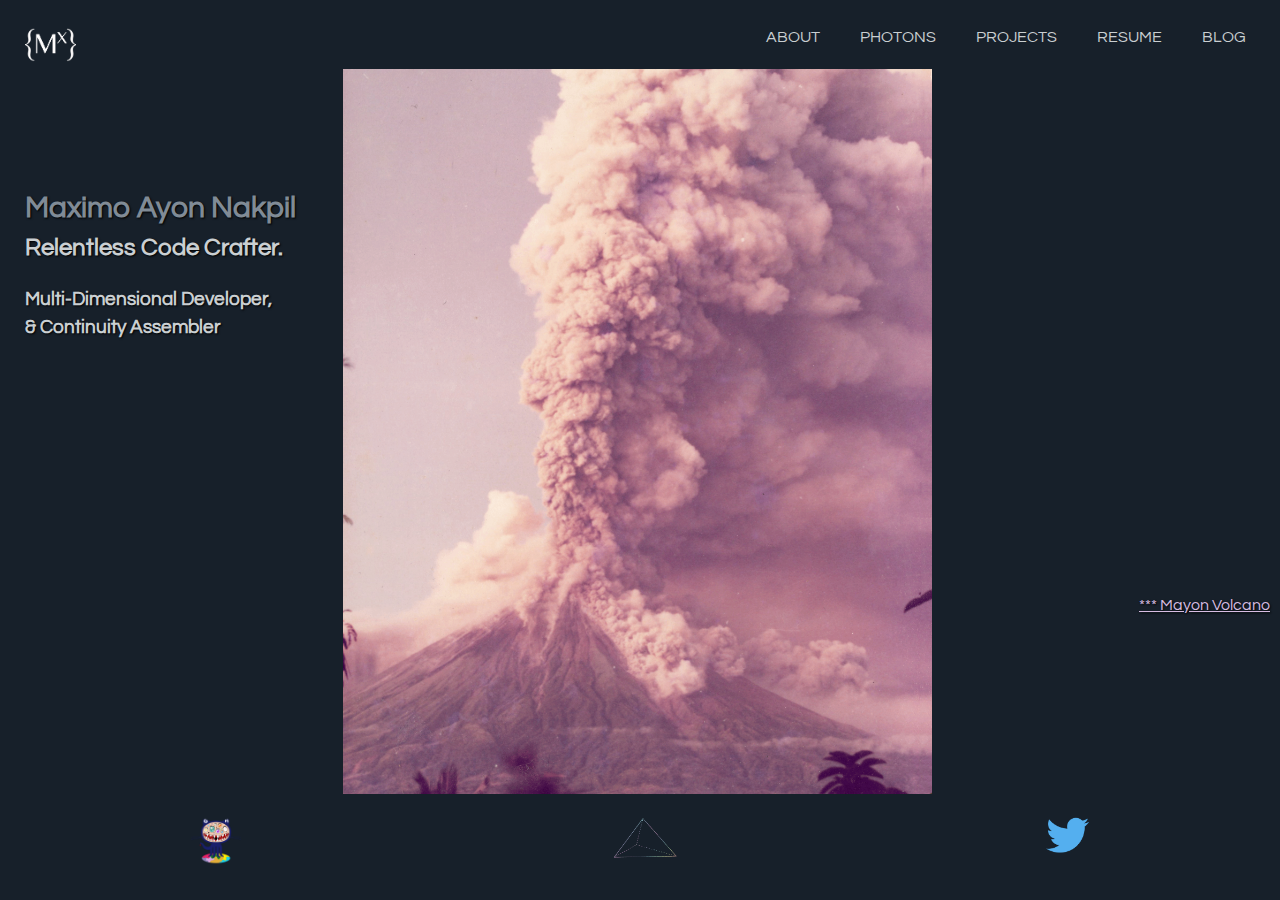
==== index.html @ 9db5ee48 "footer improvements" ====
<!DOCTYPE html>
<html>

<head>
  <meta charset="utf-8">
  <meta name="viewport" content="width=device-width">
  <meta name="description" content="Developer">
  <meta name="keywords" content="developer">
  <meta name="author" content="Maximo Ayon Nakpil">
  <title>MX</title>
  <link rel="icon" href="img/mxixo.ico">
  <link rel="stylesheet" href="./css/style.css">
</head>
<header>
  <div id="brand">
    <a href="https://mxnkpl.com">
      <img src="./img/yt-mx-logo.png" class="img-responsive">
    </a>
    <nav>
      <ul>
        <li>
          <a href="aboutmax.html">
            About </a>
        </li>
        <li>
          <a href="https://mxnkpl.com/photons/">
            Photons </a>
        </li>
        <li>
          <a href="projects.html">
            Projects </a>
        </li>
        <li>
          <span title="View resume in new window">
            <a href="resume.html" rel="noopener noreferrer" target="_blank">
              Resume </a>
          </span>
        </li>
        <li>
          <a href="https://mxnkpl.com/blog/">
            Blog</a>
        </li>
      </ul>
    </nav>
  </div>
</header>

<body>
  <div class="container">
    <div id="landing">
      <div class="main">
        <h2> <span class="maximo">Maximo Ayon Nakpil </span>
          <br> Relentless Code Crafter.</h2>
        <h3> Multi-Dimensional Developer,
          <br> & Continuity Assembler
        </h3>
      </div>
      <div class="toplayer">
        <aside class="aside aside-1"> </aside>
        <br>
        <br>
        <br>
        <aside class="aside aside-2">
          <a href="https://volcano.si.edu/volcano.cfm?vn=273030">*** Mayon Volcano</a>
        </aside>
      </div>
    </div>
  </div>
</body>
<!--
 End projects page
  -->

<footer>
  <div class="one">
    <ul>
      <li>
        <span title="Github in new window">
          <a href="https://github.com/mxayon" rel="noopener noreferrer" target="_blank">
            <img src="img/murakamicat.png" alt="View me on Github" class="github">
          </a>
        </span>
      </li>
    </ul>
  </div>
  <div class="middle">
    <a href="https://mxnkpl.com">
      <img src="img/rainbow-tetra.png" alt="home" class="side-geom">
    </a>
  </div>
  <div class="two">
    <div class="twitter">
      <span title="Twitter in new tab">
        <a href="https://twitter.com/MxAyon" rel="noopener noreferrer" target="_blank">
          <img src="img/twitterlogo.png" alt="Tweetosphere" class="tweet">
        </a>
      </span>
    </div>
  </div>
</footer>

</html>
---- css/style.css ----
@import url(https://fonts.googleapis.com/css?family=Questrial);
html, body, .container {
  height: 100%;
  margin: 0;
}

body {
  font-family: Questrial;
  font-size: 16px;
  line-height: 1.5;
  background-color: #17202A;
  display: flex;
  flex-direction: column;
  justify-content: space-between;
  overflow: hidden;
  padding-right: 5px;
}

body a {
  color: #D7BDE2;
}

/* global */
.container {
  padding: 5px;
  overflow-y: auto;
  background: url('../img/mayon.gif') no-repeat;
  background-size: contain;
  background-position: center;
}

ul {
  margin: 0;
  padding: 0;
}

/* Header */
header {
  font: Questrial;
  position: fixed;
  background: #17202A;
  color: #CACFD2;
  min-height: 40px;
  width: 100%;
}

header a {
  color: #CACFD2;
  text-decoration: none;
  text-transform: uppercase;
  font-size: 16px;
}

header li {
  float: left;
  display: inline;
  padding: 0 20px 0 20px;
}

header #brand .img-responsive {
  float: left;
  padding-left: 25px;
  padding-top: 15px;
  min-width: 30px;
  min-height: auto;
  max-height: 4%;
  max-width: 4%;
}


header nav {
  float: right;
  margin-top: 15px;
  margin-right: 4px;
  margin-bottom: 10px;
  padding: 10px;
}

header .highlight, header .current a {
  color: #D7BDE2;
  font-style: oblique;
}

header a:hover {
  color: #D7BDE2;
  font-weight: bold;
  font-style: oblique;
}


/* start index body  */
#landing {
  padding-top: 160px;
  margin-left: 20px;
  min-height: 420px;
  text-align: center;
  color: #CACFD2;
  text-shadow: 1px 1px 2px black;
}

#landing .main h2 {
  text-align: left;
  font-family: Questrial;
}

#landing .main h3 {
  text-align: left;
}

#landing .main h2 .maximo{
  font-weight: bold;
  font-style: normal;
  font-size: 30px;
  color: #808B96;
  font-family: Questrial;
}



#landing .toplayer .aside-2 .side-geom{
  max-height: 120px;
  max-width: auto;
  padding-top: 30px;
}

.aside-1 {
  float: left;
}

.aside-2 {
  float: right;
  margin-top: 160px;
}

.container #boxes .aside .box1 {
  float: left;
}

.container #boxes .aside .box2 {
  float: right;
}

 /* / end index body / */

 footer {
   display: flex;
   color: #CACFD2;
   background-color: #17202A;
   margin-top: 5px;
   justify-content: space-around;
   padding: 2px;
 }

 footer .one ul {
   color: #D7BDE2;
   margin-top: 15px;
   padding-bottom: 15px;
 }

 footer .one li {
   display: inline;
   padding: 0 5px 0 5px;
   justify-content: space-between;
 }

footer .one li .github{
   position: relative;
   max-height: 50px;
   width: auto;
   margin-bottom: 10px;
 }
footer .middle .side-geom{
   padding: 0;
   max-height: 65px;
   max-width: auto;
   padding-bottom: 10px;
 }

footer .two .twitter .tweet{
   margin-top: 10px;
   max-height: 45px;
   max-width: auto;
 }

/* Media Queeries */

@media (min-width: 320px) and (max-width: 480px) {

 header a {
   font-size: 10px;
 }

 header li {
   float: left;
   display: inline;
   padding: 0 10px 0 10px;
 }

 header #brand .img-responsive {
   float: left;
   padding-left: 25px;
   padding-top: 17px;
   margin-bottom: 15px;
   min-width: 25px;
   min-height: auto;
 }

 header nav {
   float: right;
   margin-right: 6px;
   margin-bottom: 5px;
   padding: 5px;
 }
 /* global */
 .container {
   margin-top: 45px;
   padding: 5px;
 }

 footer {
   padding: 5px;
 }
 footer .middle .side-geom{
   max-height: 35px;
   max-width: auto;
   padding-bottom: 0px;
 }
 footer .two .twitter{
   padding-bottom: 2px;
   padding-top: 0px;
   max-height: 40px;
   max-width: auto;
 }


}
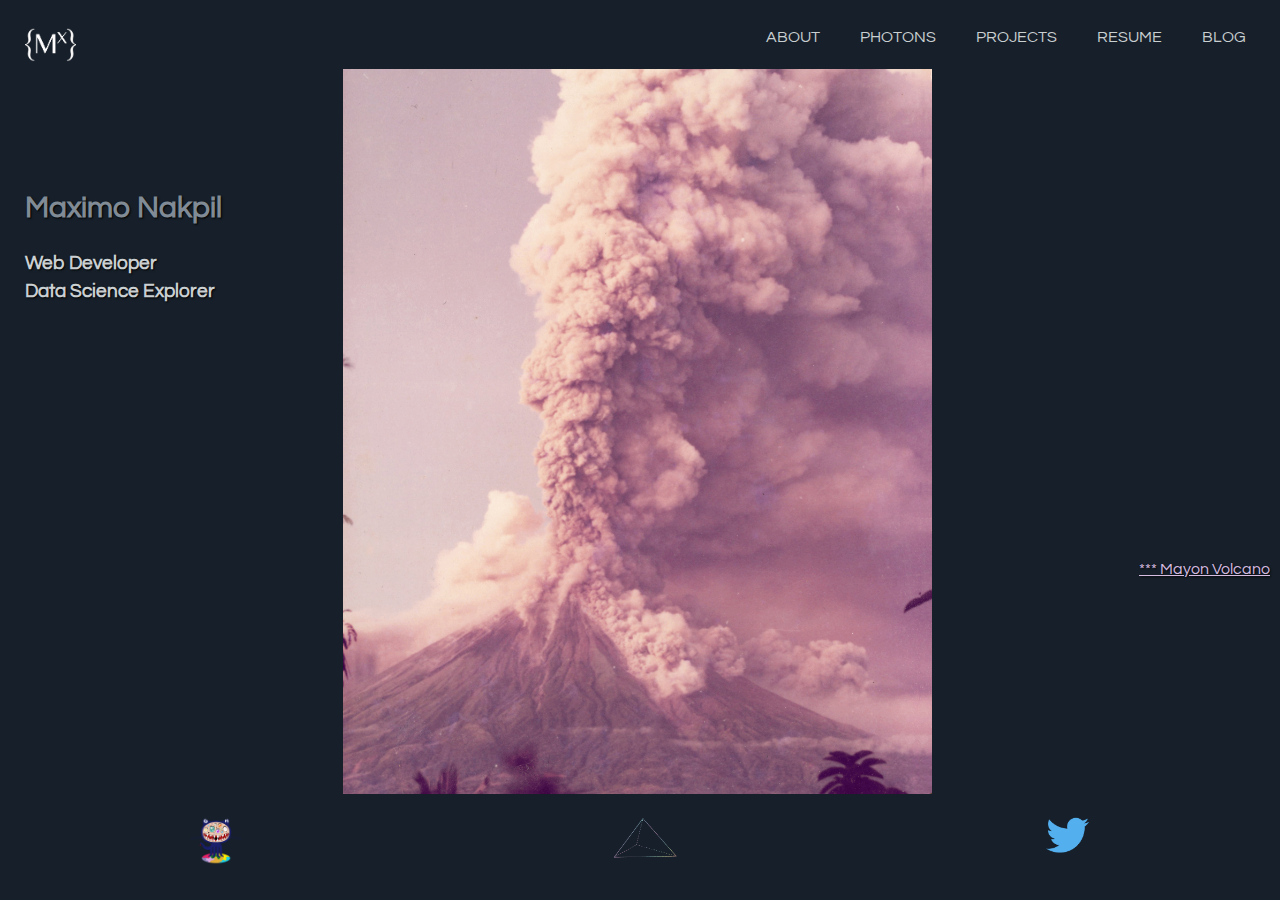
==== commit dc1a138b: "fix title" ====
--- a/index.html
+++ b/index.html
@@ -49,10 +49,11 @@
   <div class="container">
     <div id="landing">
       <div class="main">
-        <h2> <span class="maximo">Maximo Ayon Nakpil </span>
-          <br> Relentless Code Crafter.</h2>
-        <h3> Multi-Dimensional Developer,
-          <br> & Continuity Assembler
+        <h2> <span class="maximo">Maximo Nakpil </span>
+         </h2>
+        <h3> Web Developer
+            <br>
+             Data Science Explorer
         </h3>
       </div>
       <div class="toplayer">
@@ -99,4 +100,4 @@
   </div>
 </footer>
 
-</html>+</html>
--- a/css/style.css
+++ b/css/style.css
@@ -163,20 +163,21 @@
    justify-content: space-between;
  }
 
-footer .one li .github{
+footer .one li .github {
    position: relative;
    max-height: 50px;
    width: auto;
    margin-bottom: 10px;
  }
-footer .middle .side-geom{
+
+footer .middle .side-geom {
    padding: 0;
    max-height: 65px;
    max-width: auto;
    padding-bottom: 10px;
  }
 
-footer .two .twitter .tweet{
+footer .two .twitter .tweet {
    margin-top: 10px;
    max-height: 45px;
    max-width: auto;
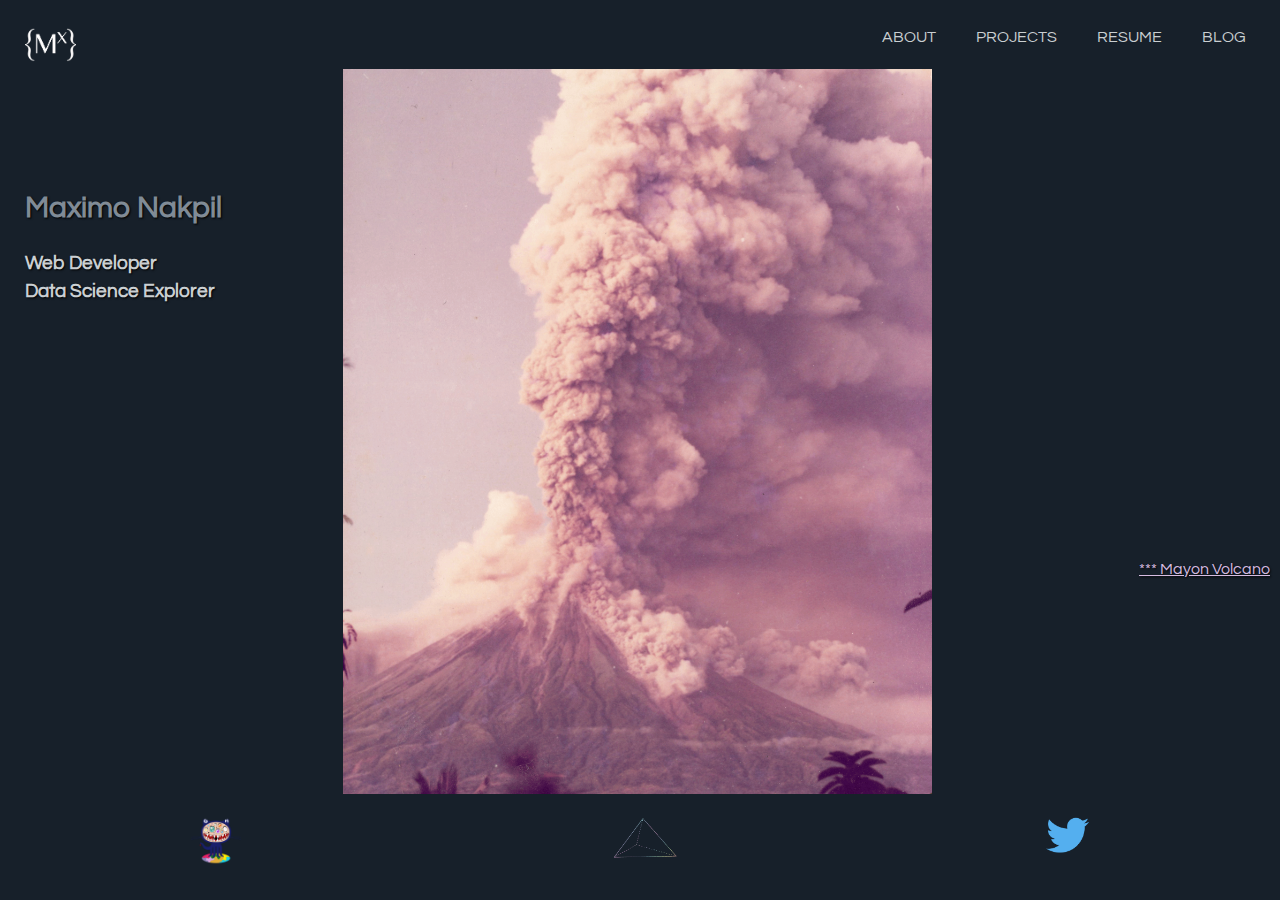
==== commit 86884237: "removes photons from all" ====
--- a/index.html
+++ b/index.html
@@ -21,10 +21,6 @@
         <li>
           <a href="aboutmax.html">
             About </a>
-        </li>
-        <li>
-          <a href="https://mxnkpl.com/photons/">
-            Photons </a>
         </li>
         <li>
           <a href="projects.html">
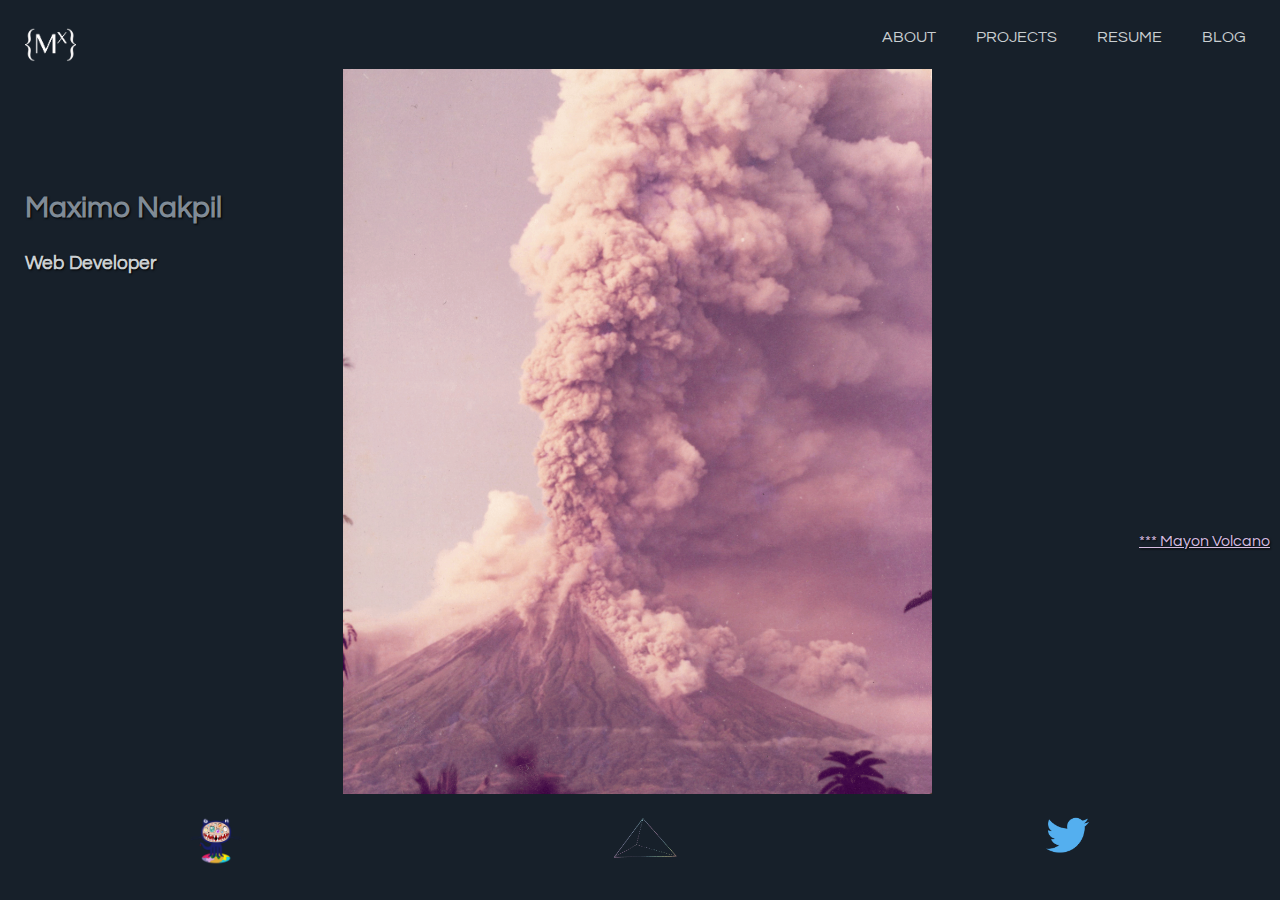
==== commit 08f26f77: "updates tw handle" ====
--- a/index.html
+++ b/index.html
@@ -48,8 +48,6 @@
         <h2> <span class="maximo">Maximo Nakpil </span>
          </h2>
         <h3> Web Developer
-            <br>
-             Data Science Explorer
         </h3>
       </div>
       <div class="toplayer">
@@ -88,7 +86,7 @@
   <div class="two">
     <div class="twitter">
       <span title="Twitter in new tab">
-        <a href="https://twitter.com/MxAyon" rel="noopener noreferrer" target="_blank">
+        <a href="https://twitter.com/mxmo_ayon" rel="noopener noreferrer" target="_blank">
           <img src="img/twitterlogo.png" alt="Tweetosphere" class="tweet">
         </a>
       </span>
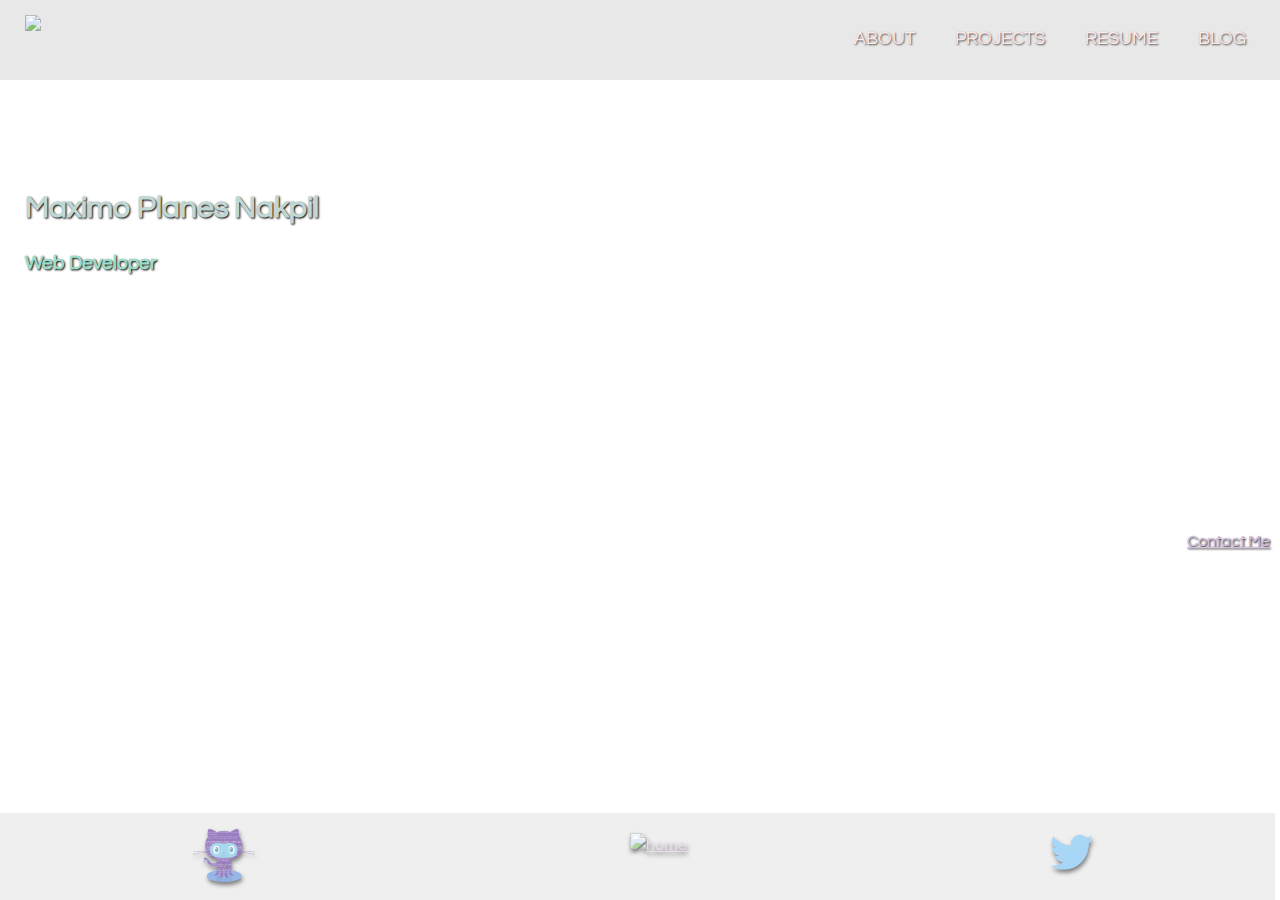
==== commit 674b121a: "new content" ====
--- a/index.html
+++ b/index.html
@@ -6,15 +6,15 @@
   <meta name="viewport" content="width=device-width">
   <meta name="description" content="Developer">
   <meta name="keywords" content="developer">
-  <meta name="author" content="Maximo Ayon Nakpil">
-  <title>MX</title>
-  <link rel="icon" href="img/mxixo.ico">
+  <meta name="author" content="Maximo Planes Nakpil">
+  <title>M@X</title>
+  <link rel="icon" href="img/mx_logo_222_p0c_icon.ico">
   <link rel="stylesheet" href="./css/style.css">
 </head>
 <header>
   <div id="brand">
     <a href="https://mxnkpl.com">
-      <img src="./img/yt-mx-logo.png" class="img-responsive">
+      <img src="./img/rainbow-tetra-shadow.png" class="img-responsive">
     </a>
     <nav>
       <ul>
@@ -45,7 +45,7 @@
   <div class="container">
     <div id="landing">
       <div class="main">
-        <h2> <span class="maximo">Maximo Nakpil </span>
+        <h2> <span class="maximo">Maximo Planes Nakpil </span>
          </h2>
         <h3> Web Developer
         </h3>
@@ -56,7 +56,7 @@
         <br>
         <br>
         <aside class="aside aside-2">
-          <a href="https://volcano.si.edu/volcano.cfm?vn=273030">*** Mayon Volcano</a>
+          <a href="mailto:mxnkpl@gmail.com">Contact Me</a>
         </aside>
       </div>
     </div>
@@ -68,19 +68,15 @@
 
 <footer>
   <div class="one">
-    <ul>
-      <li>
-        <span title="Github in new window">
-          <a href="https://github.com/mxayon" rel="noopener noreferrer" target="_blank">
-            <img src="img/murakamicat.png" alt="View me on Github" class="github">
-          </a>
-        </span>
-      </li>
-    </ul>
+    <span title="Github in new window">
+      <a href="https://github.com/mxayon" rel="noopener noreferrer" target="_blank">
+        <img src="img/lcat.png" alt="View me on Github" class="github">
+      </a>
+    </span>
   </div>
   <div class="middle">
-    <a href="https://mxnkpl.com">
-      <img src="img/rainbow-tetra.png" alt="home" class="side-geom">
+    <a href="https://www.linkedin.com/in/maxnakpil/">
+      <img src="img/linkedin-3.png" alt="home" class="linkedin">
     </a>
   </div>
   <div class="two">
--- a/css/style.css
+++ b/css/style.css
@@ -8,7 +8,10 @@
   font-family: Questrial;
   font-size: 16px;
   line-height: 1.5;
-  background-color: #17202A;
+  background-color: #white;
+  background: url('../img/mx-bg.png') no-repeat;
+  background-size: cover;
+  background-position: center;
   display: flex;
   flex-direction: column;
   justify-content: space-between;
@@ -24,9 +27,6 @@
 .container {
   padding: 5px;
   overflow-y: auto;
-  background: url('../img/mayon.gif') no-repeat;
-  background-size: contain;
-  background-position: center;
 }
 
 ul {
@@ -38,17 +38,19 @@
 header {
   font: Questrial;
   position: fixed;
-  background: #17202A;
-  color: #CACFD2;
-  min-height: 40px;
+  background-color: #e0e0e0;
+  opacity: 75%;
+  color: #ffdd67;
+  min-height: 80px;
   width: 100%;
 }
 
 header a {
-  color: #CACFD2;
+  color: #ffe2e2;
   text-decoration: none;
   text-transform: uppercase;
-  font-size: 16px;
+  font-size: 18px;
+  text-shadow: 1px 1px 2px #000000;
 }
 
 header li {
@@ -61,7 +63,7 @@
   float: left;
   padding-left: 25px;
   padding-top: 15px;
-  min-width: 30px;
+  min-width: 80px;
   min-height: auto;
   max-height: 4%;
   max-width: 4%;
@@ -77,14 +79,15 @@
 }
 
 header .highlight, header .current a {
-  color: #D7BDE2;
+  color: #f6f6f6;
   font-style: oblique;
 }
 
 header a:hover {
-  color: #D7BDE2;
+  color: #ffe2e2;
   font-weight: bold;
   font-style: oblique;
+  text-shadow: 2px 2px #bad7df;
 }
 
 
@@ -94,28 +97,26 @@
   margin-left: 20px;
   min-height: 420px;
   text-align: center;
-  color: #CACFD2;
+  color: #99ddcc;
   text-shadow: 1px 1px 2px black;
 }
 
 #landing .main h2 {
   text-align: left;
   font-family: Questrial;
-}
-
-#landing .main h3 {
-  text-align: left;
 }
 
 #landing .main h2 .maximo{
   font-weight: bold;
   font-style: normal;
   font-size: 30px;
-  color: #808B96;
+  color: #bfd8d5;
   font-family: Questrial;
 }
 
-
+#landing .main h3 {
+    text-align: left;
+}
 
 #landing .toplayer .aside-2 .side-geom{
   max-height: 120px;
@@ -145,42 +146,34 @@
  footer {
    display: flex;
    color: #CACFD2;
-   background-color: #17202A;
-   margin-top: 5px;
+   background-color: #e0e0e0;
+   opacity: 50%;
    justify-content: space-around;
-   padding: 2px;
- }
-
- footer .one ul {
-   color: #D7BDE2;
-   margin-top: 15px;
-   padding-bottom: 15px;
- }
-
- footer .one li {
-   display: inline;
-   padding: 0 5px 0 5px;
-   justify-content: space-between;
- }
-
-footer .one li .github {
+   padding-top: 5px;
+ }
+
+footer .one .github {
    position: relative;
-   max-height: 50px;
+   max-height: 55px;
    width: auto;
-   margin-bottom: 10px;
- }
-
-footer .middle .side-geom {
-   padding: 0;
-   max-height: 65px;
-   max-width: auto;
+   margin: 10px;
+   filter: drop-shadow(1px 3px 2px #000000);
+ }
+
+
+footer .middle .linkedin {
+   max-height: 45px;
+   max-width: auto;
+   padding-top: 15px;
    padding-bottom: 10px;
+   filter: drop-shadow(1px 3px 2px #000000);
  }
 
 footer .two .twitter .tweet {
    margin-top: 10px;
    max-height: 45px;
    max-width: auto;
+   filter: drop-shadow(1px 3px 2px #000000);
  }
 
 /* Media Queeries */
@@ -188,7 +181,7 @@
 @media (min-width: 320px) and (max-width: 480px) {
 
  header a {
-   font-size: 10px;
+   font-size: 14px;
  }
 
  header li {
@@ -202,14 +195,14 @@
    padding-left: 25px;
    padding-top: 17px;
    margin-bottom: 15px;
-   min-width: 25px;
+   min-width: 45px;
    min-height: auto;
  }
 
  header nav {
    float: right;
    margin-right: 6px;
-   margin-bottom: 5px;
+   margin-bottom: 15px;
    padding: 5px;
  }
  /* global */
@@ -219,7 +212,7 @@
  }
 
  footer {
-   padding: 5px;
+   padding: 2px;
  }
  footer .middle .side-geom{
    max-height: 35px;
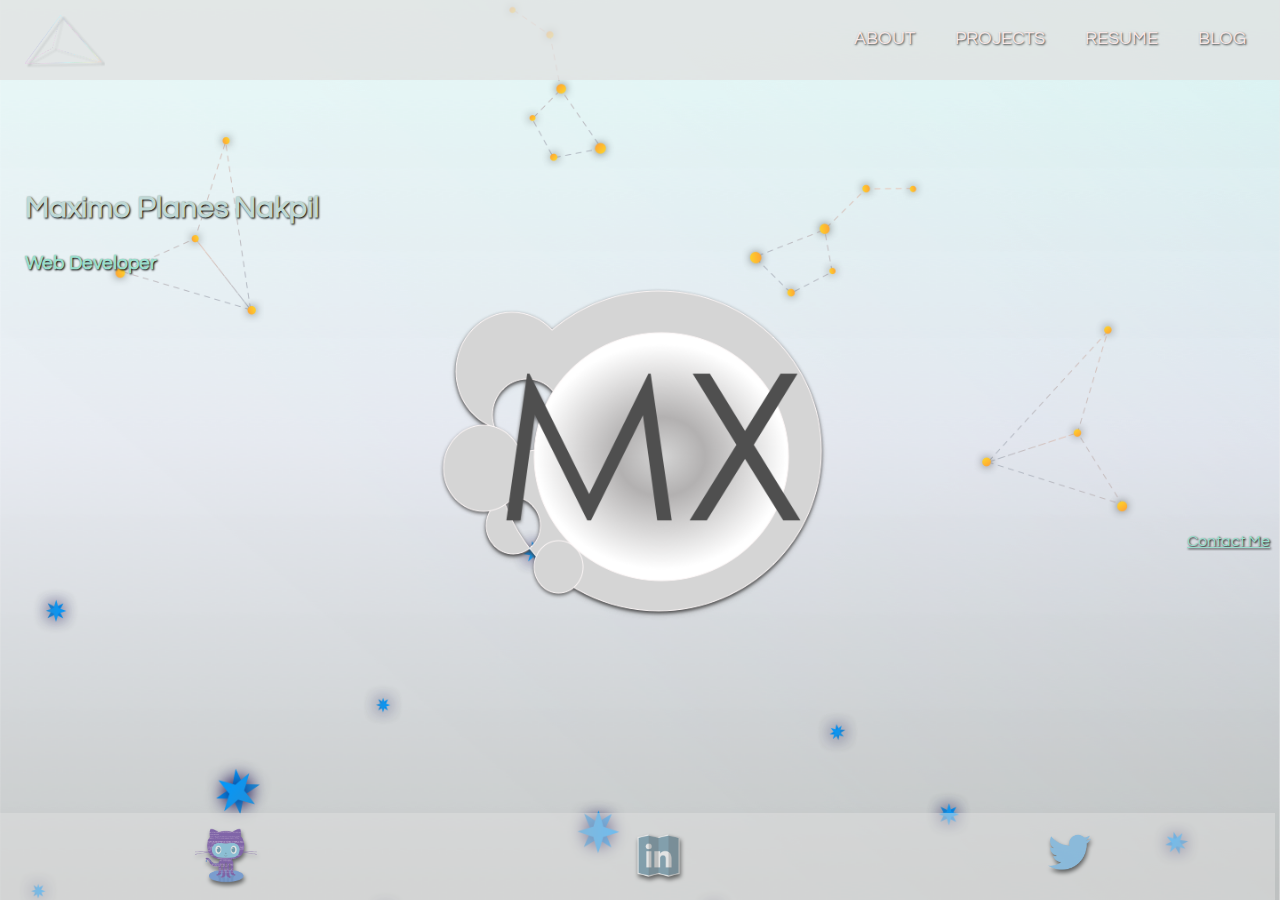
==== commit 4936c9df: "sets up 404 for resume" ====
--- a/index.html
+++ b/index.html
@@ -28,7 +28,7 @@
         </li>
         <li>
           <span title="View resume in new window">
-            <a href="resume.html" rel="noopener noreferrer" target="_blank">
+            <a href="404.html" rel="noopener noreferrer" target="_blank">
               Resume </a>
           </span>
         </li>
--- a/css/style.css
+++ b/css/style.css
@@ -1,144 +1,139 @@
 @import url(https://fonts.googleapis.com/css?family=Questrial);
 html, body, .container {
-  height: 100%;
-  margin: 0;
+    height: 100%;
+    margin: 0;
 }
 
 body {
-  font-family: Questrial;
-  font-size: 16px;
-  line-height: 1.5;
-  background-color: #white;
-  background: url('../img/mx-bg.png') no-repeat;
-  background-size: cover;
-  background-position: center;
-  display: flex;
-  flex-direction: column;
-  justify-content: space-between;
-  overflow: hidden;
-  padding-right: 5px;
+    font-family: Questrial;
+    font-size: 16px;
+    line-height: 1.5;
+    background-color: #white;
+    background: url('../img/mx-bg.png') no-repeat;
+    background-size: cover;
+    background-position: center;
+    display: flex;
+    flex-direction: column;
+    justify-content: space-between;
+    overflow: hidden;
+    padding-right: 5px;
 }
 
 body a {
-  color: #D7BDE2;
+    color: #99ddcc;
 }
 
 /* global */
 .container {
-  padding: 5px;
-  overflow-y: auto;
+    padding: 5px;
+    overflow-y: auto;
 }
 
 ul {
-  margin: 0;
-  padding: 0;
+    margin: 0;
+    padding: 0;
 }
 
 /* Header */
 header {
-  font: Questrial;
-  position: fixed;
-  background-color: #e0e0e0;
-  opacity: 75%;
-  color: #ffdd67;
-  min-height: 80px;
-  width: 100%;
+    font: Questrial;
+    position: fixed;
+    background-color: #e0e0e0;
+    opacity: 75%;
+    color: #ffdd67;
+    min-height: 80px;
+    width: 100%;
 }
 
 header a {
-  color: #ffe2e2;
-  text-decoration: none;
-  text-transform: uppercase;
-  font-size: 18px;
-  text-shadow: 1px 1px 2px #000000;
+    color: #ffe2e2;
+    text-decoration: none;
+    text-transform: uppercase;
+    font-size: 18px;
+    text-shadow: 1px 1px 2px #000000;
 }
 
 header li {
-  float: left;
-  display: inline;
-  padding: 0 20px 0 20px;
+    float: left;
+    display: inline;
+    padding: 0 20px 0 20px;
 }
 
 header #brand .img-responsive {
-  float: left;
-  padding-left: 25px;
-  padding-top: 15px;
-  min-width: 80px;
-  min-height: auto;
-  max-height: 4%;
-  max-width: 4%;
+    float: left;
+    padding-left: 25px;
+    padding-top: 15px;
+    min-width: 80px;
+    min-height: auto;
+    max-height: 4%;
+    max-width: 4%;
 }
 
 
 header nav {
-  float: right;
-  margin-top: 15px;
-  margin-right: 4px;
-  margin-bottom: 10px;
-  padding: 10px;
+    float: right;
+    margin-top: 15px;
+    margin-right: 4px;
+    margin-bottom: 10px;
+    padding: 10px;
 }
 
 header .highlight, header .current a {
-  color: #f6f6f6;
-  font-style: oblique;
+    color: #f6f6f6;
+    font-style: oblique;
 }
 
 header a:hover {
-  color: #ffe2e2;
-  font-weight: bold;
-  font-style: oblique;
-  text-shadow: 2px 2px #bad7df;
+    color: #ffe2e2;
+    font-weight: bold;
+    font-style: oblique;
+    text-shadow: 2px 2px #bad7df;
 }
 
 
 /* start index body  */
 #landing {
-  padding-top: 160px;
-  margin-left: 20px;
-  min-height: 420px;
-  text-align: center;
-  color: #99ddcc;
-  text-shadow: 1px 1px 2px black;
+    padding-top: 160px;
+    margin-left: 20px;
+    min-height: 420px;
+    text-align: center;
+    color: #99ddcc;
+    text-shadow: 1px 1px 2px black;
 }
 
 #landing .main h2 {
-  text-align: left;
-  font-family: Questrial;
+    text-align: left;
+    font-family: Questrial;
 }
 
 #landing .main h2 .maximo{
-  font-weight: bold;
-  font-style: normal;
-  font-size: 30px;
-  color: #bfd8d5;
-  font-family: Questrial;
+    font-weight: bold;
+    font-style: normal;
+    font-size: 30px;
+    color: #bfd8d5;
+    font-family: Questrial;
 }
 
 #landing .main h3 {
     text-align: left;
 }
 
-#landing .toplayer .aside-2 .side-geom{
-  max-height: 120px;
-  max-width: auto;
-  padding-top: 30px;
-}
 
 .aside-1 {
-  float: left;
+    float: left;
 }
 
 .aside-2 {
-  float: right;
-  margin-top: 160px;
+    float: right;
+    margin-top: 160px;
 }
 
 .container #boxes .aside .box1 {
-  float: left;
+    float: left;
 }
 
 .container #boxes .aside .box2 {
-  float: right;
+    float: right;
 }
 
  /* / end index body / */
@@ -162,69 +157,67 @@
 
 
 footer .middle .linkedin {
-   max-height: 45px;
-   max-width: auto;
-   padding-top: 15px;
-   padding-bottom: 10px;
-   filter: drop-shadow(1px 3px 2px #000000);
+    max-height: 45px;
+    max-width: auto;
+    padding-top: 15px;
+    padding-bottom: 10px;
+    filter: drop-shadow(1px 3px 2px #000000);
  }
 
 footer .two .twitter .tweet {
-   margin-top: 10px;
-   max-height: 45px;
-   max-width: auto;
-   filter: drop-shadow(1px 3px 2px #000000);
+    margin-top: 10px;
+    max-height: 45px;
+    max-width: auto;
+    filter: drop-shadow(1px 3px 2px #000000);
  }
 
 /* Media Queeries */
 
 @media (min-width: 320px) and (max-width: 480px) {
 
- header a {
-   font-size: 14px;
- }
-
- header li {
-   float: left;
-   display: inline;
-   padding: 0 10px 0 10px;
- }
-
- header #brand .img-responsive {
-   float: left;
-   padding-left: 25px;
-   padding-top: 17px;
-   margin-bottom: 15px;
-   min-width: 45px;
-   min-height: auto;
- }
-
- header nav {
-   float: right;
-   margin-right: 6px;
-   margin-bottom: 15px;
-   padding: 5px;
- }
+    header a {
+        font-size: 14px;
+    }
+
+    header li {
+        float: left;
+        display: inline;
+        padding: 0 10px 0 10px;
+    }
+
+    header #brand .img-responsive {
+        float: left;
+        padding-left: 25px;
+        padding-top: 17px;
+        margin-bottom: 15px;
+        min-width: 45px;
+        min-height: auto;
+    }
+
+    header nav {
+        float: right;
+        margin-right: 6px;
+        margin-bottom: 15px;
+        padding: 5px;
+    }
  /* global */
- .container {
-   margin-top: 45px;
-   padding: 5px;
- }
-
- footer {
-   padding: 2px;
- }
- footer .middle .side-geom{
-   max-height: 35px;
-   max-width: auto;
-   padding-bottom: 0px;
- }
- footer .two .twitter{
-   padding-bottom: 2px;
-   padding-top: 0px;
-   max-height: 40px;
-   max-width: auto;
- }
-
-
-}
+    .container {
+        margin-top: 45px;
+        padding: 5px;
+    }
+
+    footer {
+        padding: 2px;
+    }
+    footer .middle .side-geom{
+        max-height: 35px;
+        max-width: auto;
+        padding-bottom: 0px;
+    }
+    footer .two .twitter{
+        padding-bottom: 2px;
+        padding-top: 0px;
+        max-height: 40px;
+        max-width: auto;
+    }
+}
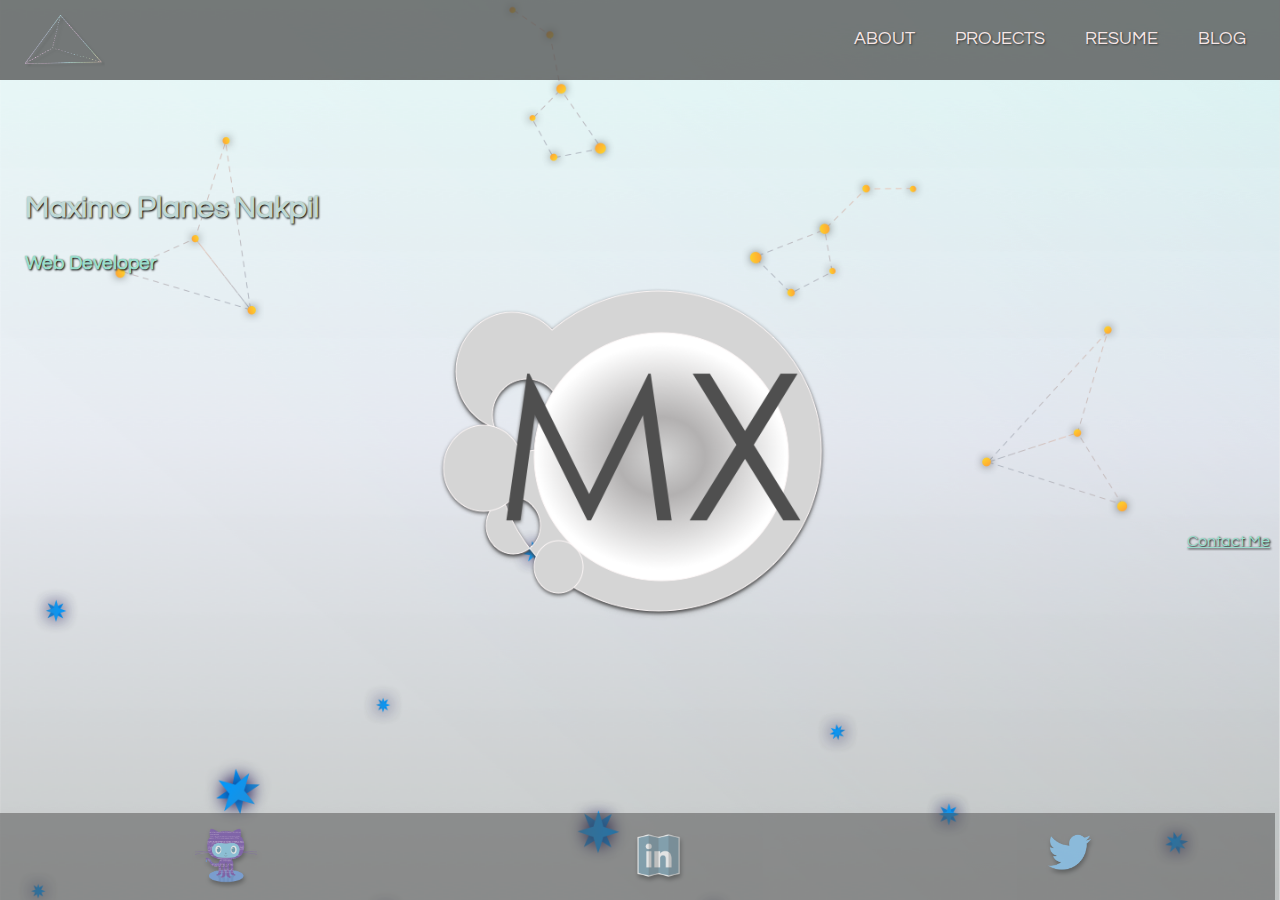
==== commit c9859e67: "updates twitter handle to Code Creature" ====
--- a/index.html
+++ b/index.html
@@ -2,92 +2,92 @@
 <html>
 
 <head>
-  <meta charset="utf-8">
-  <meta name="viewport" content="width=device-width">
-  <meta name="description" content="Developer">
-  <meta name="keywords" content="developer">
-  <meta name="author" content="Maximo Planes Nakpil">
-  <title>M@X</title>
-  <link rel="icon" href="img/mx_logo_222_p0c_icon.ico">
-  <link rel="stylesheet" href="./css/style.css">
+    <meta charset="utf-8">
+    <meta name="viewport" content="width=device-width">
+    <meta name="description" content="Developer">
+    <meta name="keywords" content="developer">
+    <meta name="author" content="Maximo Planes Nakpil">
+    <title>M@X</title>
+    <link rel="icon" href="img/mx_logo_222_p0c_icon.ico">
+    <link rel="stylesheet" href="./css/style.css">
 </head>
 <header>
-  <div id="brand">
-    <a href="https://mxnkpl.com">
-      <img src="./img/rainbow-tetra-shadow.png" class="img-responsive">
-    </a>
-    <nav>
-      <ul>
-        <li>
-          <a href="aboutmax.html">
+    <div id="brand">
+        <a href="https://mxnkpl.com">
+            <img src="./img/rainbow-tetra-shadow.png" class="img-responsive">
+        </a>
+        <nav>
+            <ul>
+                <li>
+                    <a href="aboutmax.html">
             About </a>
-        </li>
-        <li>
-          <a href="projects.html">
+                </li>
+                <li>
+                    <a href="projects.html">
             Projects </a>
-        </li>
-        <li>
-          <span title="View resume in new window">
+                </li>
+                <li>
+                    <span title="View resume in new window">
             <a href="404.html" rel="noopener noreferrer" target="_blank">
               Resume </a>
           </span>
-        </li>
-        <li>
-          <a href="https://mxnkpl.com/blog/">
+                </li>
+                <li>
+                    <a href="https://mxnkpl.com/blog/">
             Blog</a>
-        </li>
-      </ul>
-    </nav>
-  </div>
+                </li>
+            </ul>
+        </nav>
+    </div>
 </header>
 
 <body>
-  <div class="container">
-    <div id="landing">
-      <div class="main">
-        <h2> <span class="maximo">Maximo Planes Nakpil </span>
-         </h2>
-        <h3> Web Developer
-        </h3>
-      </div>
-      <div class="toplayer">
-        <aside class="aside aside-1"> </aside>
-        <br>
-        <br>
-        <br>
-        <aside class="aside aside-2">
-          <a href="mailto:mxnkpl@gmail.com">Contact Me</a>
-        </aside>
-      </div>
+    <div class="container">
+        <div id="landing">
+            <div class="main">
+                <h2> <span class="maximo">Maximo Planes Nakpil </span>
+                </h2>
+                <h3> Web Developer
+                </h3>
+            </div>
+            <div class="toplayer">
+                <aside class="aside aside-1"> </aside>
+                <br>
+                <br>
+                <br>
+                <aside class="aside aside-2">
+                    <a href="mailto:mxnkpl@gmail.com">Contact Me</a>
+                </aside>
+            </div>
+        </div>
     </div>
-  </div>
 </body>
 <!--
  End projects page
   -->
 
 <footer>
-  <div class="one">
-    <span title="Github in new window">
+    <div class="one">
+        <span title="Github in new window">
       <a href="https://github.com/mxayon" rel="noopener noreferrer" target="_blank">
         <img src="img/lcat.png" alt="View me on Github" class="github">
       </a>
     </span>
-  </div>
-  <div class="middle">
-    <a href="https://www.linkedin.com/in/maxnakpil/">
-      <img src="img/linkedin-3.png" alt="home" class="linkedin">
-    </a>
-  </div>
-  <div class="two">
-    <div class="twitter">
-      <span title="Twitter in new tab">
-        <a href="https://twitter.com/mxmo_ayon" rel="noopener noreferrer" target="_blank">
+    </div>
+    <div class="middle">
+        <a href="https://www.linkedin.com/in/maxnakpil/">
+            <img src="img/linkedin-3.png" alt="home" class="linkedin">
+        </a>
+    </div>
+    <div class="two">
+        <div class="twitter">
+            <span title="Twitter in new tab">
+        <a href="https://twitter.com/CodeCreature" rel="noopener noreferrer" target="_blank">
           <img src="img/twitterlogo.png" alt="Tweetosphere" class="tweet">
         </a>
       </span>
+        </div>
     </div>
-  </div>
 </footer>
 
-</html>
+</html>--- a/css/style.css
+++ b/css/style.css
@@ -38,7 +38,7 @@
 header {
     font: Questrial;
     position: fixed;
-    background-color: #e0e0e0;
+    background-color: #4e4e4e;
     opacity: 75%;
     color: #ffdd67;
     min-height: 80px;
@@ -141,7 +141,7 @@
  footer {
    display: flex;
    color: #CACFD2;
-   background-color: #e0e0e0;
+   background-color: #4e4e4e;
    opacity: 50%;
    justify-content: space-around;
    padding-top: 5px;
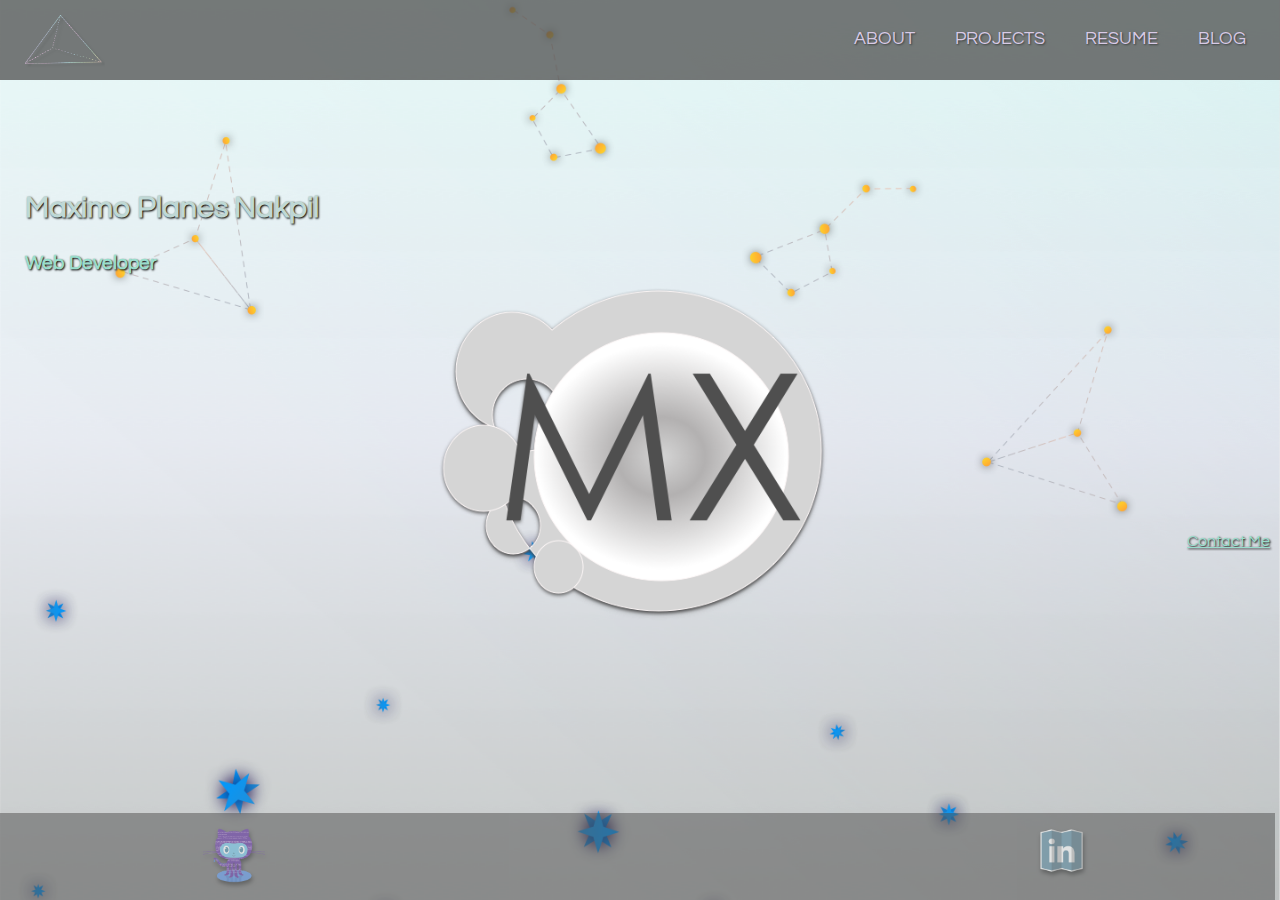
==== commit cd914d36: "updates linkedin footer for index" ====
--- a/index.html
+++ b/index.html
@@ -69,23 +69,21 @@
 <footer>
     <div class="one">
         <span title="Github in new window">
-      <a href="https://github.com/mxayon" rel="noopener noreferrer" target="_blank">
-        <img src="img/lcat.png" alt="View me on Github" class="github">
-      </a>
-    </span>
+            <a href="https://github.com/mxayon" rel="noopener noreferrer" target="_blank">
+                <img src="img/lcat.png" alt="View me on Github" class="github">
+            </a>
+        </span>
     </div>
     <div class="middle">
-        <a href="https://www.linkedin.com/in/maxnakpil/">
-            <img src="img/linkedin-3.png" alt="home" class="linkedin">
-        </a>
+
     </div>
     <div class="two">
         <div class="twitter">
-            <span title="Twitter in new tab">
-        <a href="https://twitter.com/CodeCreature" rel="noopener noreferrer" target="_blank">
-          <img src="img/twitterlogo.png" alt="Tweetosphere" class="tweet">
-        </a>
-      </span>
+            <span title="LinkedIn in new tab">
+                <a href="https://www.linkedin.com/in/maxnakpil/">
+                    <img src="img/linkedin-3.png" alt="View me on LinkedIn" class="linkedin">
+                </a>
+            </span>
         </div>
     </div>
 </footer>
--- a/css/style.css
+++ b/css/style.css
@@ -46,7 +46,7 @@
 }
 
 header a {
-    color: #ffe2e2;
+    color: #D7BDE2;
     text-decoration: none;
     text-transform: uppercase;
     font-size: 18px;
@@ -79,15 +79,15 @@
 }
 
 header .highlight, header .current a {
-    color: #f6f6f6;
+    color: #bad7df;
     font-style: oblique;
 }
 
 header a:hover {
-    color: #ffe2e2;
+    color: #bad7df;
     font-weight: bold;
-    font-style: oblique;
-    text-shadow: 2px 2px #bad7df;
+    color: rgba(255, 255, 255, 1);
+    box-shadow: 0 5px 15px rgba(145, 92, 182, .4);
 }
 
 
@@ -164,7 +164,7 @@
     filter: drop-shadow(1px 3px 2px #000000);
  }
 
-footer .two .twitter .tweet {
+footer .two .twitter .linkedin {
     margin-top: 10px;
     max-height: 45px;
     max-width: auto;
